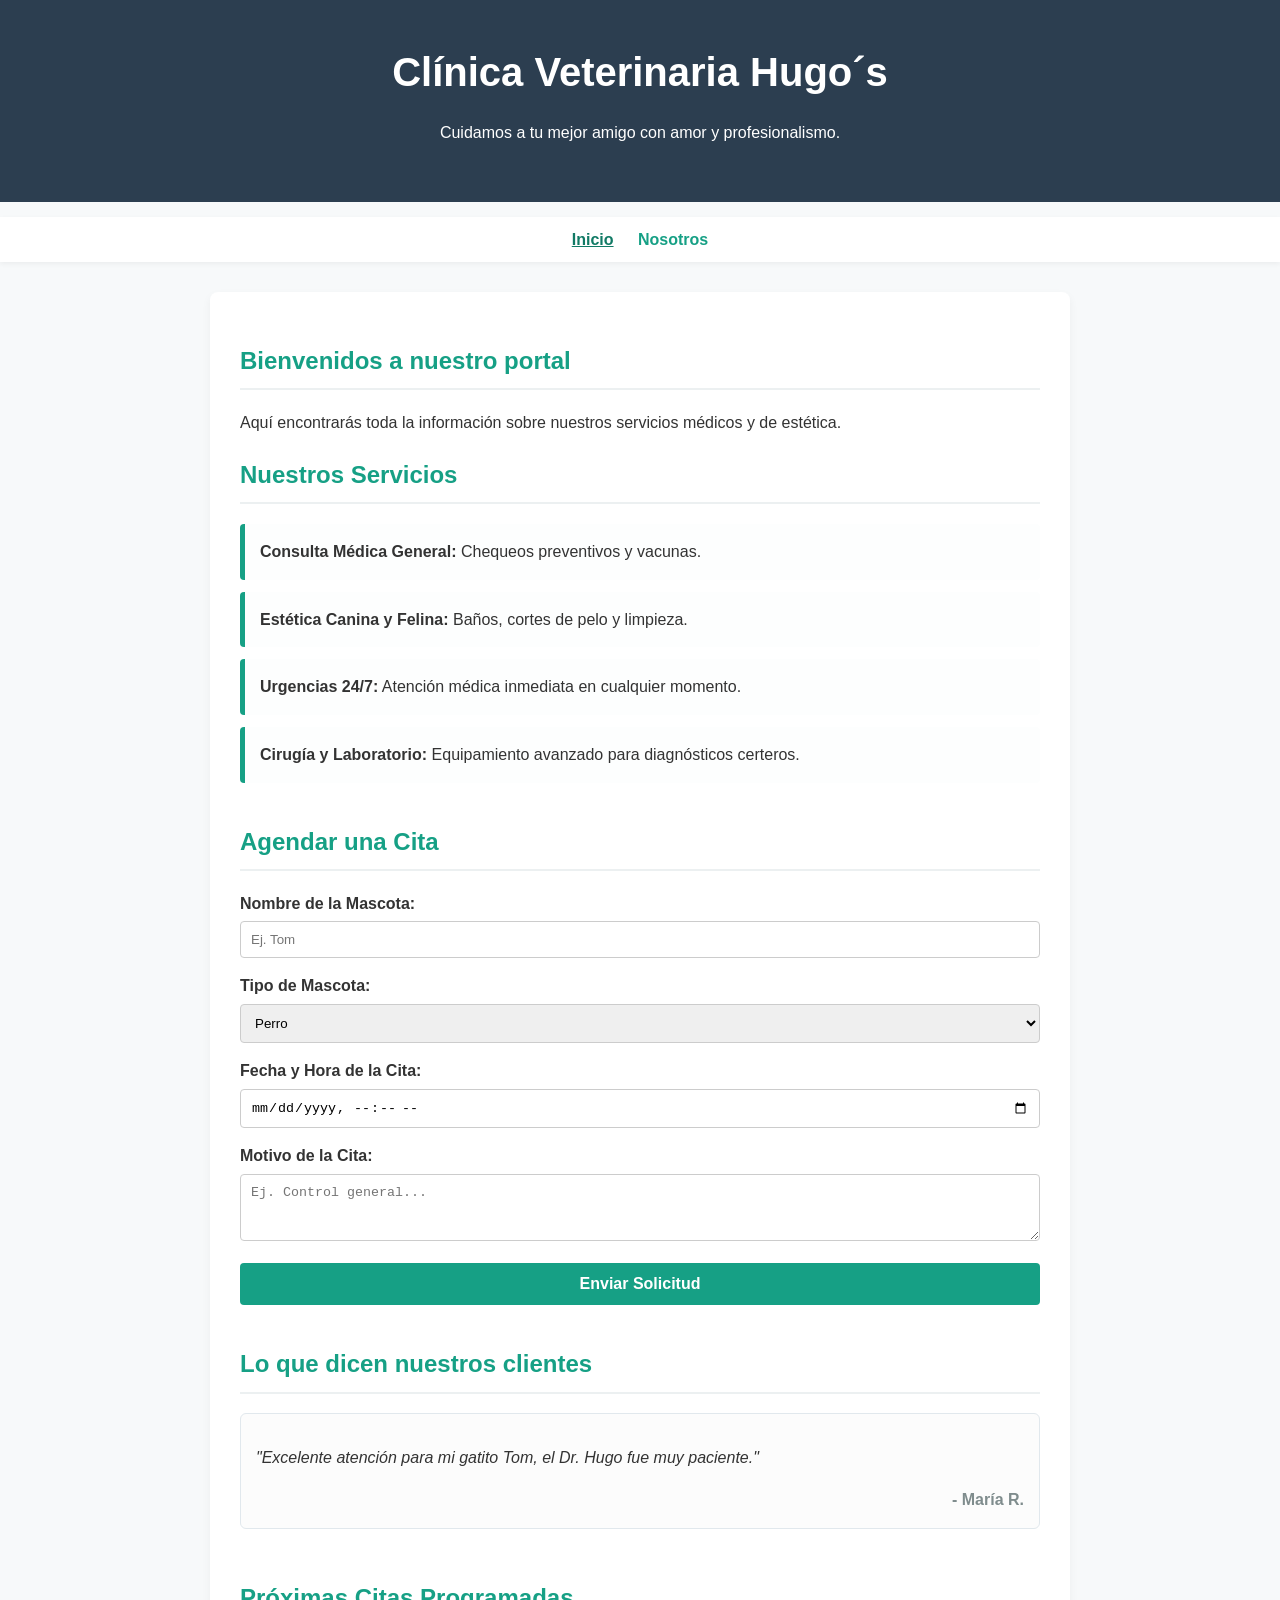
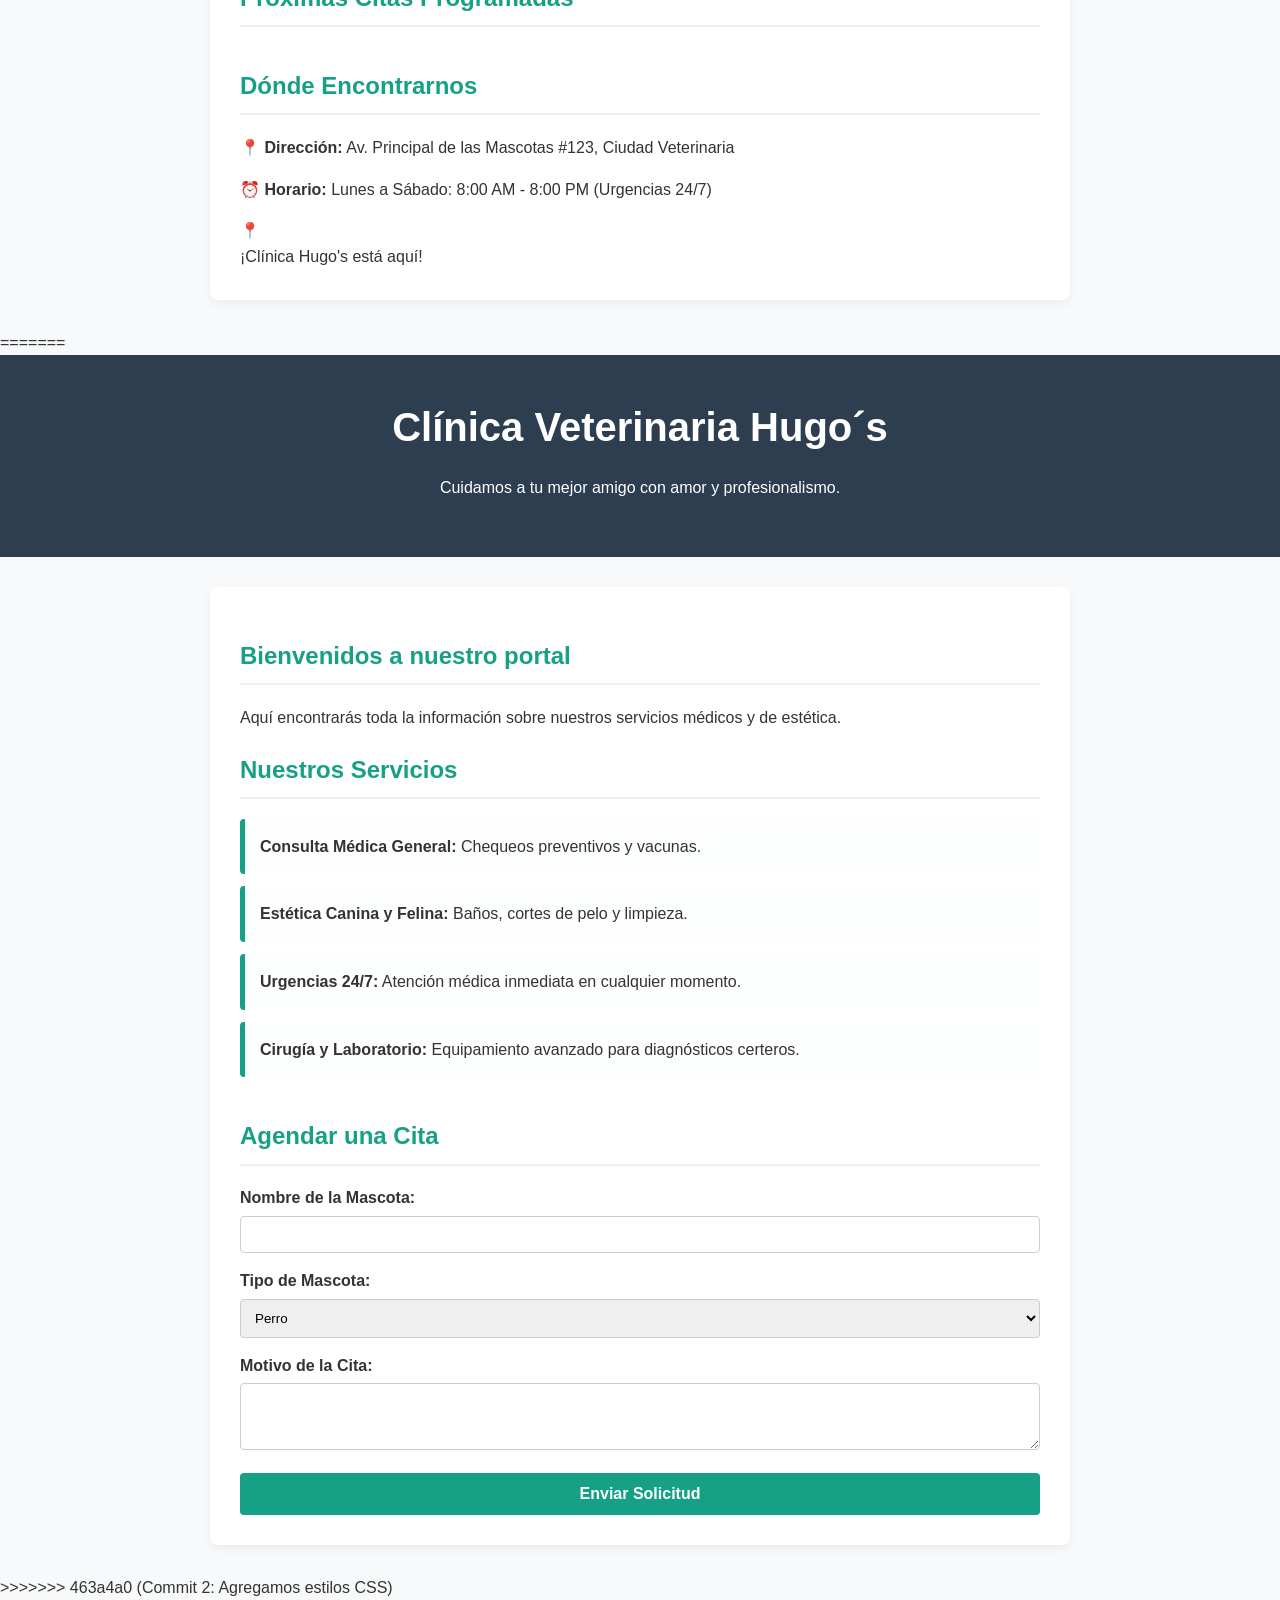
==== index.html @ 095dc4e7 "Primer commit" ====
<!DOCTYPE html>
<html lang="es">
<head>
    <meta charset="UTF-8">
    <meta name="viewport" content="width=device-width, initial-scale=1.0">
    <title>VetGroom - Clínica Veterinaria</title>
    <!-- Vinculación del archivo CSS externo -->
    <link rel="stylesheet" href="styles.css">
</head>
<body>
    <header>
        <h1>Clínica Veterinaria Hugo´s</h1>
        <p>Cuidamos a tu mejor amigo con amor y profesionalismo.</p>
    </header>
    
    <!-- Barra de navegación limpia sin estilos inline -->
    <nav class="barra-navegacion">
        <a href="index.html" class="enlace-nav activo">Inicio</a>
        <a href="nosotros.html" class="enlace-nav">Nosotros</a>
    </nav>

    <main>
        <h2>Bienvenidos a nuestro portal</h2>
        <p>Aquí encontrarás toda la información sobre nuestros servicios médicos y de estética.</p>
            
        <section>
            <h2>Nuestros Servicios</h2>
            <ul>
                <li><strong>Consulta Médica General:</strong> Chequeos preventivos y vacunas.</li>
                <li><strong>Estética Canina y Felina:</strong> Baños, cortes de pelo y limpieza.</li>
                <li><strong>Urgencias 24/7:</strong> Atención médica inmediata en cualquier momento.</li>
                <li><strong>Cirugía y Laboratorio:</strong> Equipamiento avanzado para diagnósticos certeros.</li>
            </ul>
        </section>

        <section class="seccion-cita">
            <h2>Agendar una Cita</h2>
            <form id="formCita" class="formulario-cita">
                <div class="grupo-formulario">
                    <label for="mascota">Nombre de la Mascota:</label>
                    <input type="text" id="mascota" required placeholder="Ej. Tom">
                </div>
                <div class="grupo-formulario">
                    <label for="tipo">Tipo de Mascota:</label>
                    <select id="tipo">
                        <option value="perro">Perro</option>
                        <option value="gato">Gato</option>
                        <option value="otro">Otro</option>
                    </select>
                </div>
                <!-- Nuevo campo integrado en tu formulario -->
                <div class="grupo-formulario">
                    <label for="fechaHora">Fecha y Hora de la Cita:</label>
                    <input type="datetime-local" id="fechaHora" required>
                </div>
                <div class="grupo-formulario">
                    <label for="motivo">Motivo de la Cita:</label>
                    <textarea id="motivo" rows="3" placeholder="Ej. Control general..."></textarea>
                </div>
                <button type="submit" class="btn-enviar">Enviar Solicitud</button>
            </form>
        </section>

        <!-- Sección de testimonios limpia sin estilos inline -->
        <section class="seccion-testimonios">
            <h2>Lo que dicen nuestros clientes</h2>
            <div class="tarjeta-testimonio">
                <p><em>"Excelente atención para mi gatito Tom, el Dr. Hugo fue muy paciente."</em></p>
                <span class="autor-testimonio">- María R.</span>
            </div>
        </section>

        <!-- Sección del historial dinámico -->
        <section class="seccion-historial">
            <h2>Próximas Citas Programadas</h2>
            <div id="listaCitas" class="contenedor-citas">
                <!-- Se rellena automáticamente con JS -->
            </div>
        </section>
        <section class="seccion-ubicacion">
            <h2>Dónde Encontrarnos</h2>
            <p>📍 <strong>Dirección:</strong> Av. Principal de las Mascotas #123, Ciudad Veterinaria</p>
            <p>⏰ <strong>Horario:</strong> Lunes a Sábado: 8:00 AM - 8:00 PM (Urgencias 24/7)</p>
            
            <!-- Contenedor visual del mapa -->
            <div class="mapa-ficticio">
                <div class="marcador-mapa">📍</div>
                <div class="info-ventana-mapa">¡Clínica Hugo's está aquí!</div>
            </div>
        </section>

    </main>

    <!-- Vinculación del archivo JavaScript externo -->
    <script src="script.js"></script>
</body>
</html>
=======
<!DOCTYPE html>
<html lang="es">
<head>
    <meta charset="UTF-8">
    <meta name="viewport" content="width=device-width, initial-scale=1.0">
    <title>VetGroom - Clínica Veterinaria</title>
    <!-- Vinculación del archivo CSS externo -->
    <link rel="stylesheet" href="styles.css">
</head>
<body>
    <header>
        <h1>Clínica Veterinaria Hugo´s</h1>
        <p>Cuidamos a tu mejor amigo con amor y profesionalismo.</p>
    </header>
    <main>
        <h2>Bienvenidos a nuestro portal</h2>
        <p>Aquí encontrarás toda la información sobre nuestros servicios médicos y de estética.</p>
            
        <section>
            <h2>Nuestros Servicios</h2>
            <ul>
                <li><strong>Consulta Médica General:</strong> Chequeos preventivos y vacunas.</li>
                <li><strong>Estética Canina y Felina:</strong> Baños, cortes de pelo y limpieza.</li>
                <li><strong>Urgencias 24/7:</strong> Atención médica inmediata en cualquier momento.</li>
                <li><strong>Cirugía y Laboratorio:</strong> Equipamiento avanzado para diagnósticos certeros.</li>
            </ul>
        </section>

        <section class="seccion-cita">
            <h2>Agendar una Cita</h2>
            <form id="formCita" class="formulario-cita">
                <div class="grupo-formulario">
                    <label for="mascota">Nombre de la Mascota:</label>
                    <input type="text" id="mascota" required>
                </div>
                <div class="grupo-formulario">
                    <label for="tipo">Tipo de Mascota:</label>
                    <select id="tipo">
                        <option value="perro">Perro</option>
                        <option value="gato">Gato</option>
                        <option value="otro">Otro</option>
                    </select>
                </div>
                <div class="grupo-formulario">
                    <label for="motivo">Motivo de la Cita:</label>
                    <textarea id="motivo" rows="3"></textarea>
                </div>
                <button type="submit" class="btn-enviar">Enviar Solicitud</button>
            </form>
        </section>
    </main>

    <!-- Vinculación del archivo JavaScript externo -->
    <script src="script.js"></script>
</body>
</html>
>>>>>>> 463a4a0 (Commit 2: Agregamos estilos CSS)
---- styles.css ----
/* Estilos Generales y Estructura */
body {
    font-family: 'Arial', sans-serif;
    line-height: 1.6;
    background-color: #f7f9fa;
    color: #333;
    margin: 0;
    padding: 0;
}

header {
    background-color: #2c3e50;
    color: white;
    text-align: center;
    padding: 40px 20px;
}

header h1 {
    margin: 0;
    font-size: 2.5rem;
}

/* Barra de Navegación */
.barra-navegacion {
    text-align: center;
    margin-top: 15px;
    background-color: #fff;
    padding: 10px;
    box-shadow: 0 2px 5px rgba(0,0,0,0.05);
}

.enlace-nav {
    margin: 0 10px;
    color: #16a085;
    font-weight: bold;
    text-decoration: none;
    transition: color 0.2s ease;
}

.enlace-nav:hover, .enlace-nav.activo {
    color: #117a65;
    text-decoration: underline;
}

main {
    max-width: 800px;
    margin: 30px auto;
    background: white;
    padding: 30px;
    border-radius: 8px;
    box-shadow: 0 4px 10px rgba(0,0,0,0.05);
}

h2 {
    color: #16a085;
    border-bottom: 2px solid #ecf0f1;
    padding-bottom: 8px;
}

ul {
    list-style: none;
    padding: 0;
}

li {
    background: #fdfefe;
    margin-bottom: 12px;
    padding: 15px;
    border-left: 5px solid #16a085;
    border-radius: 4px;
}

/* Estilos de la Sección del Formulario */
.seccion-cita {
    margin-top: 40px;
}

.formulario-cita {
    display: flex;
    flex-direction: column;
    gap: 15px;
}

.grupo-formulario label {
    display: block;
    font-weight: bold;
    margin-bottom: 5px;
}

.grupo-formulario input[type="text"],
.grupo-formulario input[type="datetime-local"],
.grupo-formulario select,
.grupo-formulario textarea {
    width: 100%;
    padding: 10px;
    border: 1px solid #ccc;
    border-radius: 4px;
    box-sizing: border-box;
}

.btn-enviar {
    background: #16a085;
    color: white;
    border: none;
    padding: 12px;
    font-weight: bold;
    border-radius: 4px;
    cursor: pointer;
    font-size: 1rem;
    transition: background 0.2s ease;
}

.btn-enviar:hover {
    background: #117a65;
}

/* Sección de Testimonios */
.seccion-testimonios {
    margin-top: 40px;
}

.tarjeta-testimonio {
    background-color: #fcfcfc;
    padding: 15px;
    border-radius: 6px;
    border-left: 3px italic #16a085;
    border: 1px solid #e1e8ed;
}

.autor-testimonio {
    display: block;
    text-align: right;
    font-weight: bold;
    color: #7f8c8d;
}

/* Historial de Citas */
.seccion-historial {
    margin-top: 50px;
}

.contenedor-citas {
    display: flex;
    flex-direction: column;
    gap: 15px;
    margin-top: 20px;
}

.sin-citas {
    color: #7f8c8d;
    font-style: italic;
    text-align: center;
}

.tarjeta-cita {
    background: #f8f9fa;
    border: 1px solid #e2e8f0;
    border-left: 5px solid #2980b9;
    border-radius: 6px;
    padding: 15px;
    display: flex;
    justify-content: space-between;
    align-items: center;
}

.info-cita h3 {
    margin: 0 0 5px 0;
    color: #2c3e50;
}

.info-cita p {
    margin: 3px 0;
    font-size: 0.95rem;
}

.btn-eliminar {
    background-color: #e74c3c;
    color: white;
    border: none;
    padding: 8px 12px;
    border-radius: 4px;
    cursor: pointer;
    font-weight: bold;
    transition: background 0.2s;
}

.btn-eliminar:hover {
    background-color: #c0392b;
}
/* ==========================================
   Nuevos Estilos para la sección Nosotros 
   ========================================== */

.seccion-historia p {
    margin-bottom: 15px;
    text-align: justify;
}

.contenedor-equipo {
    display: flex;
    gap: 20px;
    margin-top: 25px;
    flex-wrap: wrap; /* Permite que se acomoden uno abajo del otro en pantallas pequeñas */
}

.tarjeta-veterinario {
    flex: 1;
    min-width: 250px; /* Evita que las tarjetas se deformen al achicarse */
    background: #fdfefe;
    border: 1px solid #e1e8ed;
    border-radius: 8px;
    padding: 20px;
    text-align: center;
    box-shadow: 0 2px 5px rgba(0,0,0,0.02);
    transition: transform 0.3s ease;
}

.tarjeta-veterinario:hover {
    transform: translateY(-5px); /* Efecto de elevación interactivo */
    border-color: #16a085;
}

.avatar-veterinario {
    font-size: 3rem;
    margin-bottom: 10px;
}

.tarjeta-veterinario h3 {
    margin: 10px 0 5px 0;
    color: #2c3e50;
    font-size: 1.2rem;
}

.especialidad {
    color: #16a085;
    font-weight: bold;
    font-size: 0.9rem;
    margin-top: 0;
    margin-bottom: 15px;
    text-transform: uppercase;
    letter-spacing: 0.5px;
}

.descripcion-bio {
    font-size: 0.9rem;
    color: #7f8c8d;
    line-height: 1.4;
    margin: 0;
}
=======
/* Estilos Generales y Estructura */
body {
    font-family: 'Arial', sans-serif;
    line-height: 1.6;
    background-color: #f7f9fa;
    color: #333;
    margin: 0;
    padding: 0;
}

header {
    background-color: #2c3e50;
    color: white;
    text-align: center;
    padding: 40px 20px;
}

header h1 {
    margin: 0;
    font-size: 2.5rem;
}

main {
    max-width: 800px;
    margin: 30px auto;
    background: white;
    padding: 30px;
    border-radius: 8px;
    box-shadow: 0 4px 10px rgba(0,0,0,0.05);
}

h2 {
    color: #16a085;
    border-bottom: 2px solid #ecf0f1;
    padding-bottom: 8px;
}

ul {
    list-style: none;
    padding: 0;
}

li {
    background: #fdfefe;
    margin-bottom: 12px;
    padding: 15px;
    border-left: 5px solid #16a085;
    border-radius: 4px;
}

/* Estilos de la Sección del Formulario */
.seccion-cita {
    margin-top: 40px;
}

.formulario-cita {
    display: flex;
    flex-direction: column;
    gap: 15px;
}

.grupo-formulario label {
    display: block;
    font-weight: bold;
    margin-bottom: 5px;
}

.grupo-formulario input[type="text"],
.grupo-formulario select,
.grupo-formulario textarea {
    width: 100%;
    padding: 10px;
    border: 1px solid #ccc;
    border-radius: 4px;
    box-sizing: border-box; /* Evita que el padding deforme el ancho total */
}

.btn-enviar {
    background: #16a085;
    color: white;
    border: none;
    padding: 12px;
    font-weight: bold;
    border-radius: 4px;
    cursor: pointer;
    font-size: 1rem;
    transition: background 0.2s ease;
}

.btn-enviar:hover {
    background: #117a65; /* Efecto sutil al pasar el mouse */
}
>>>>>>> 463a4a0 (Commit 2: Agregamos estilos CSS)
---- styles.css ----
/* Estilos Generales y Estructura */
body {
    font-family: 'Arial', sans-serif;
    line-height: 1.6;
    background-color: #f7f9fa;
    color: #333;
    margin: 0;
    padding: 0;
}

header {
    background-color: #2c3e50;
    color: white;
    text-align: center;
    padding: 40px 20px;
}

header h1 {
    margin: 0;
    font-size: 2.5rem;
}

/* Barra de Navegación */
.barra-navegacion {
    text-align: center;
    margin-top: 15px;
    background-color: #fff;
    padding: 10px;
    box-shadow: 0 2px 5px rgba(0,0,0,0.05);
}

.enlace-nav {
    margin: 0 10px;
    color: #16a085;
    font-weight: bold;
    text-decoration: none;
    transition: color 0.2s ease;
}

.enlace-nav:hover, .enlace-nav.activo {
    color: #117a65;
    text-decoration: underline;
}

main {
    max-width: 800px;
    margin: 30px auto;
    background: white;
    padding: 30px;
    border-radius: 8px;
    box-shadow: 0 4px 10px rgba(0,0,0,0.05);
}

h2 {
    color: #16a085;
    border-bottom: 2px solid #ecf0f1;
    padding-bottom: 8px;
}

ul {
    list-style: none;
    padding: 0;
}

li {
    background: #fdfefe;
    margin-bottom: 12px;
    padding: 15px;
    border-left: 5px solid #16a085;
    border-radius: 4px;
}

/* Estilos de la Sección del Formulario */
.seccion-cita {
    margin-top: 40px;
}

.formulario-cita {
    display: flex;
    flex-direction: column;
    gap: 15px;
}

.grupo-formulario label {
    display: block;
    font-weight: bold;
    margin-bottom: 5px;
}

.grupo-formulario input[type="text"],
.grupo-formulario input[type="datetime-local"],
.grupo-formulario select,
.grupo-formulario textarea {
    width: 100%;
    padding: 10px;
    border: 1px solid #ccc;
    border-radius: 4px;
    box-sizing: border-box;
}

.btn-enviar {
    background: #16a085;
    color: white;
    border: none;
    padding: 12px;
    font-weight: bold;
    border-radius: 4px;
    cursor: pointer;
    font-size: 1rem;
    transition: background 0.2s ease;
}

.btn-enviar:hover {
    background: #117a65;
}

/* Sección de Testimonios */
.seccion-testimonios {
    margin-top: 40px;
}

.tarjeta-testimonio {
    background-color: #fcfcfc;
    padding: 15px;
    border-radius: 6px;
    border-left: 3px italic #16a085;
    border: 1px solid #e1e8ed;
}

.autor-testimonio {
    display: block;
    text-align: right;
    font-weight: bold;
    color: #7f8c8d;
}

/* Historial de Citas */
.seccion-historial {
    margin-top: 50px;
}

.contenedor-citas {
    display: flex;
    flex-direction: column;
    gap: 15px;
    margin-top: 20px;
}

.sin-citas {
    color: #7f8c8d;
    font-style: italic;
    text-align: center;
}

.tarjeta-cita {
    background: #f8f9fa;
    border: 1px solid #e2e8f0;
    border-left: 5px solid #2980b9;
    border-radius: 6px;
    padding: 15px;
    display: flex;
    justify-content: space-between;
    align-items: center;
}

.info-cita h3 {
    margin: 0 0 5px 0;
    color: #2c3e50;
}

.info-cita p {
    margin: 3px 0;
    font-size: 0.95rem;
}

.btn-eliminar {
    background-color: #e74c3c;
    color: white;
    border: none;
    padding: 8px 12px;
    border-radius: 4px;
    cursor: pointer;
    font-weight: bold;
    transition: background 0.2s;
}

.btn-eliminar:hover {
    background-color: #c0392b;
}
/* ==========================================
   Nuevos Estilos para la sección Nosotros 
   ========================================== */

.seccion-historia p {
    margin-bottom: 15px;
    text-align: justify;
}

.contenedor-equipo {
    display: flex;
    gap: 20px;
    margin-top: 25px;
    flex-wrap: wrap; /* Permite que se acomoden uno abajo del otro en pantallas pequeñas */
}

.tarjeta-veterinario {
    flex: 1;
    min-width: 250px; /* Evita que las tarjetas se deformen al achicarse */
    background: #fdfefe;
    border: 1px solid #e1e8ed;
    border-radius: 8px;
    padding: 20px;
    text-align: center;
    box-shadow: 0 2px 5px rgba(0,0,0,0.02);
    transition: transform 0.3s ease;
}

.tarjeta-veterinario:hover {
    transform: translateY(-5px); /* Efecto de elevación interactivo */
    border-color: #16a085;
}

.avatar-veterinario {
    font-size: 3rem;
    margin-bottom: 10px;
}

.tarjeta-veterinario h3 {
    margin: 10px 0 5px 0;
    color: #2c3e50;
    font-size: 1.2rem;
}

.especialidad {
    color: #16a085;
    font-weight: bold;
    font-size: 0.9rem;
    margin-top: 0;
    margin-bottom: 15px;
    text-transform: uppercase;
    letter-spacing: 0.5px;
}

.descripcion-bio {
    font-size: 0.9rem;
    color: #7f8c8d;
    line-height: 1.4;
    margin: 0;
}
=======
/* Estilos Generales y Estructura */
body {
    font-family: 'Arial', sans-serif;
    line-height: 1.6;
    background-color: #f7f9fa;
    color: #333;
    margin: 0;
    padding: 0;
}

header {
    background-color: #2c3e50;
    color: white;
    text-align: center;
    padding: 40px 20px;
}

header h1 {
    margin: 0;
    font-size: 2.5rem;
}

main {
    max-width: 800px;
    margin: 30px auto;
    background: white;
    padding: 30px;
    border-radius: 8px;
    box-shadow: 0 4px 10px rgba(0,0,0,0.05);
}

h2 {
    color: #16a085;
    border-bottom: 2px solid #ecf0f1;
    padding-bottom: 8px;
}

ul {
    list-style: none;
    padding: 0;
}

li {
    background: #fdfefe;
    margin-bottom: 12px;
    padding: 15px;
    border-left: 5px solid #16a085;
    border-radius: 4px;
}

/* Estilos de la Sección del Formulario */
.seccion-cita {
    margin-top: 40px;
}

.formulario-cita {
    display: flex;
    flex-direction: column;
    gap: 15px;
}

.grupo-formulario label {
    display: block;
    font-weight: bold;
    margin-bottom: 5px;
}

.grupo-formulario input[type="text"],
.grupo-formulario select,
.grupo-formulario textarea {
    width: 100%;
    padding: 10px;
    border: 1px solid #ccc;
    border-radius: 4px;
    box-sizing: border-box; /* Evita que el padding deforme el ancho total */
}

.btn-enviar {
    background: #16a085;
    color: white;
    border: none;
    padding: 12px;
    font-weight: bold;
    border-radius: 4px;
    cursor: pointer;
    font-size: 1rem;
    transition: background 0.2s ease;
}

.btn-enviar:hover {
    background: #117a65; /* Efecto sutil al pasar el mouse */
}
>>>>>>> 463a4a0 (Commit 2: Agregamos estilos CSS)
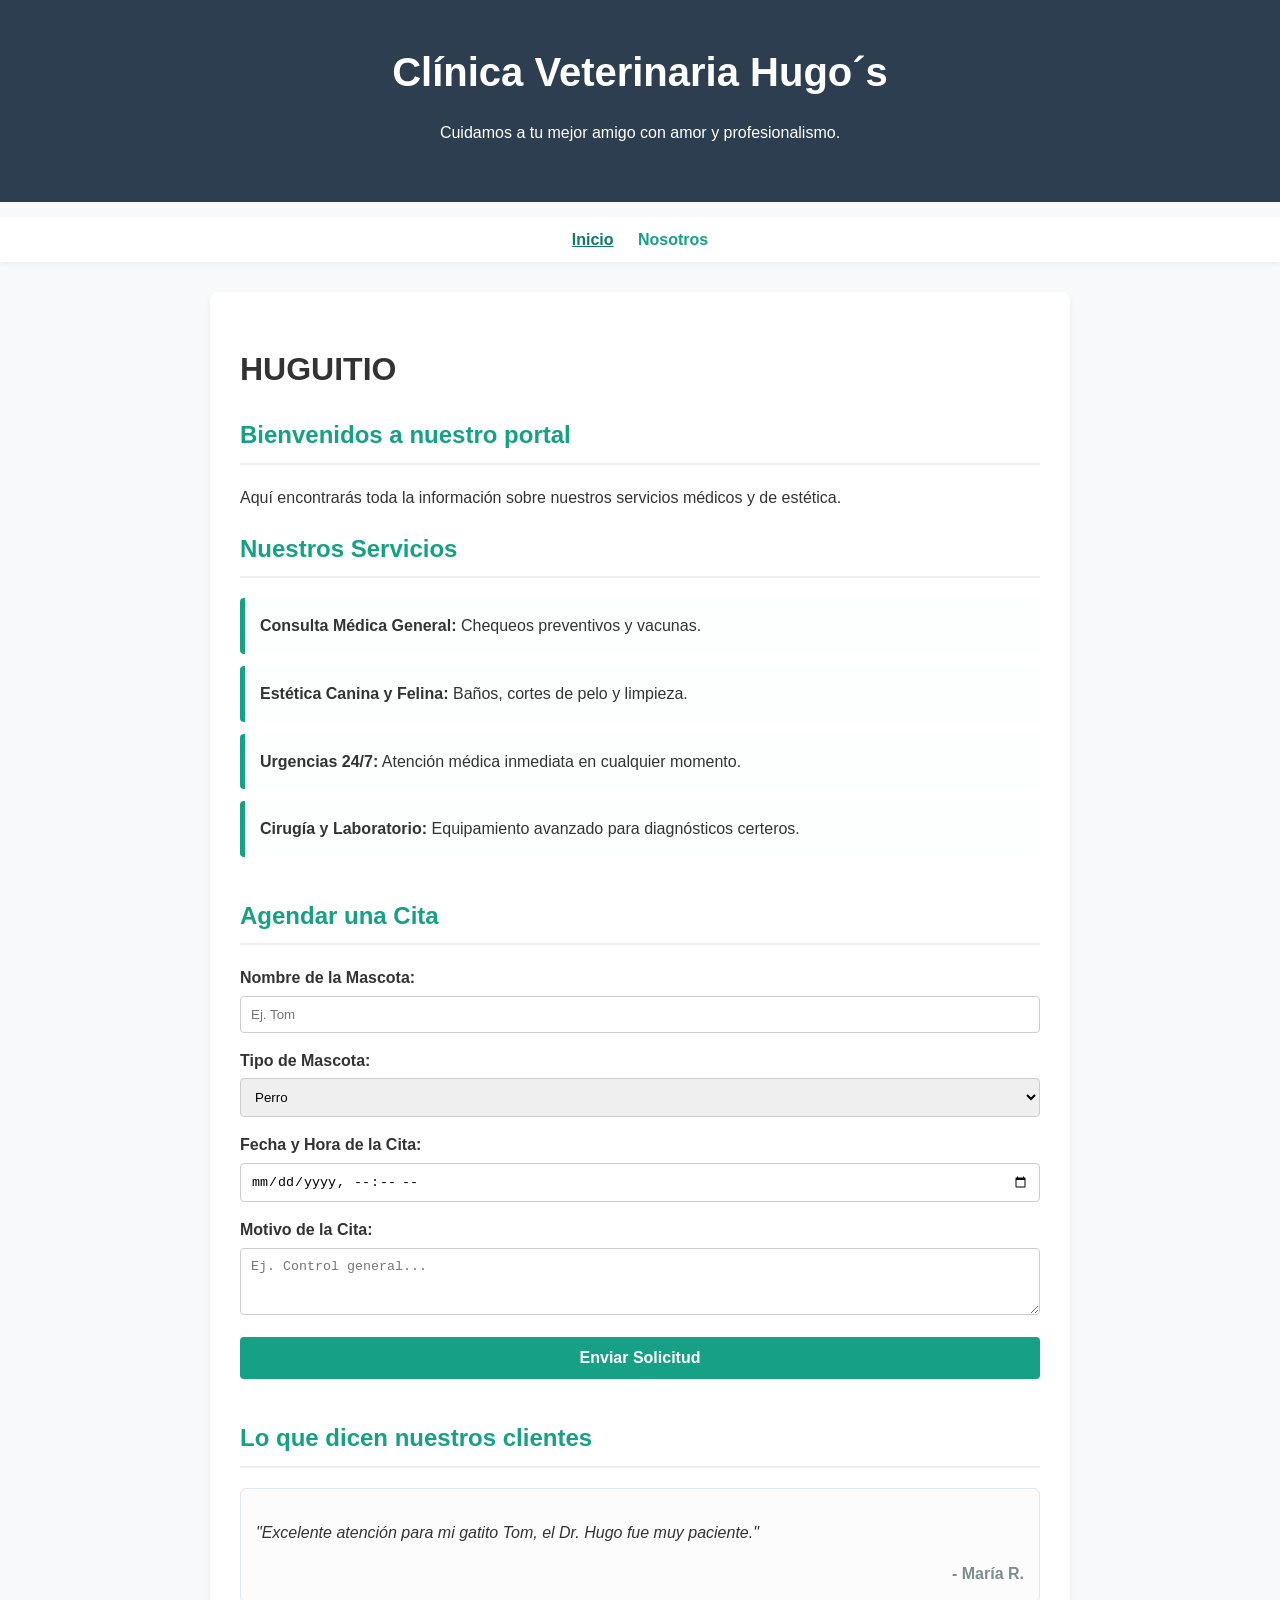
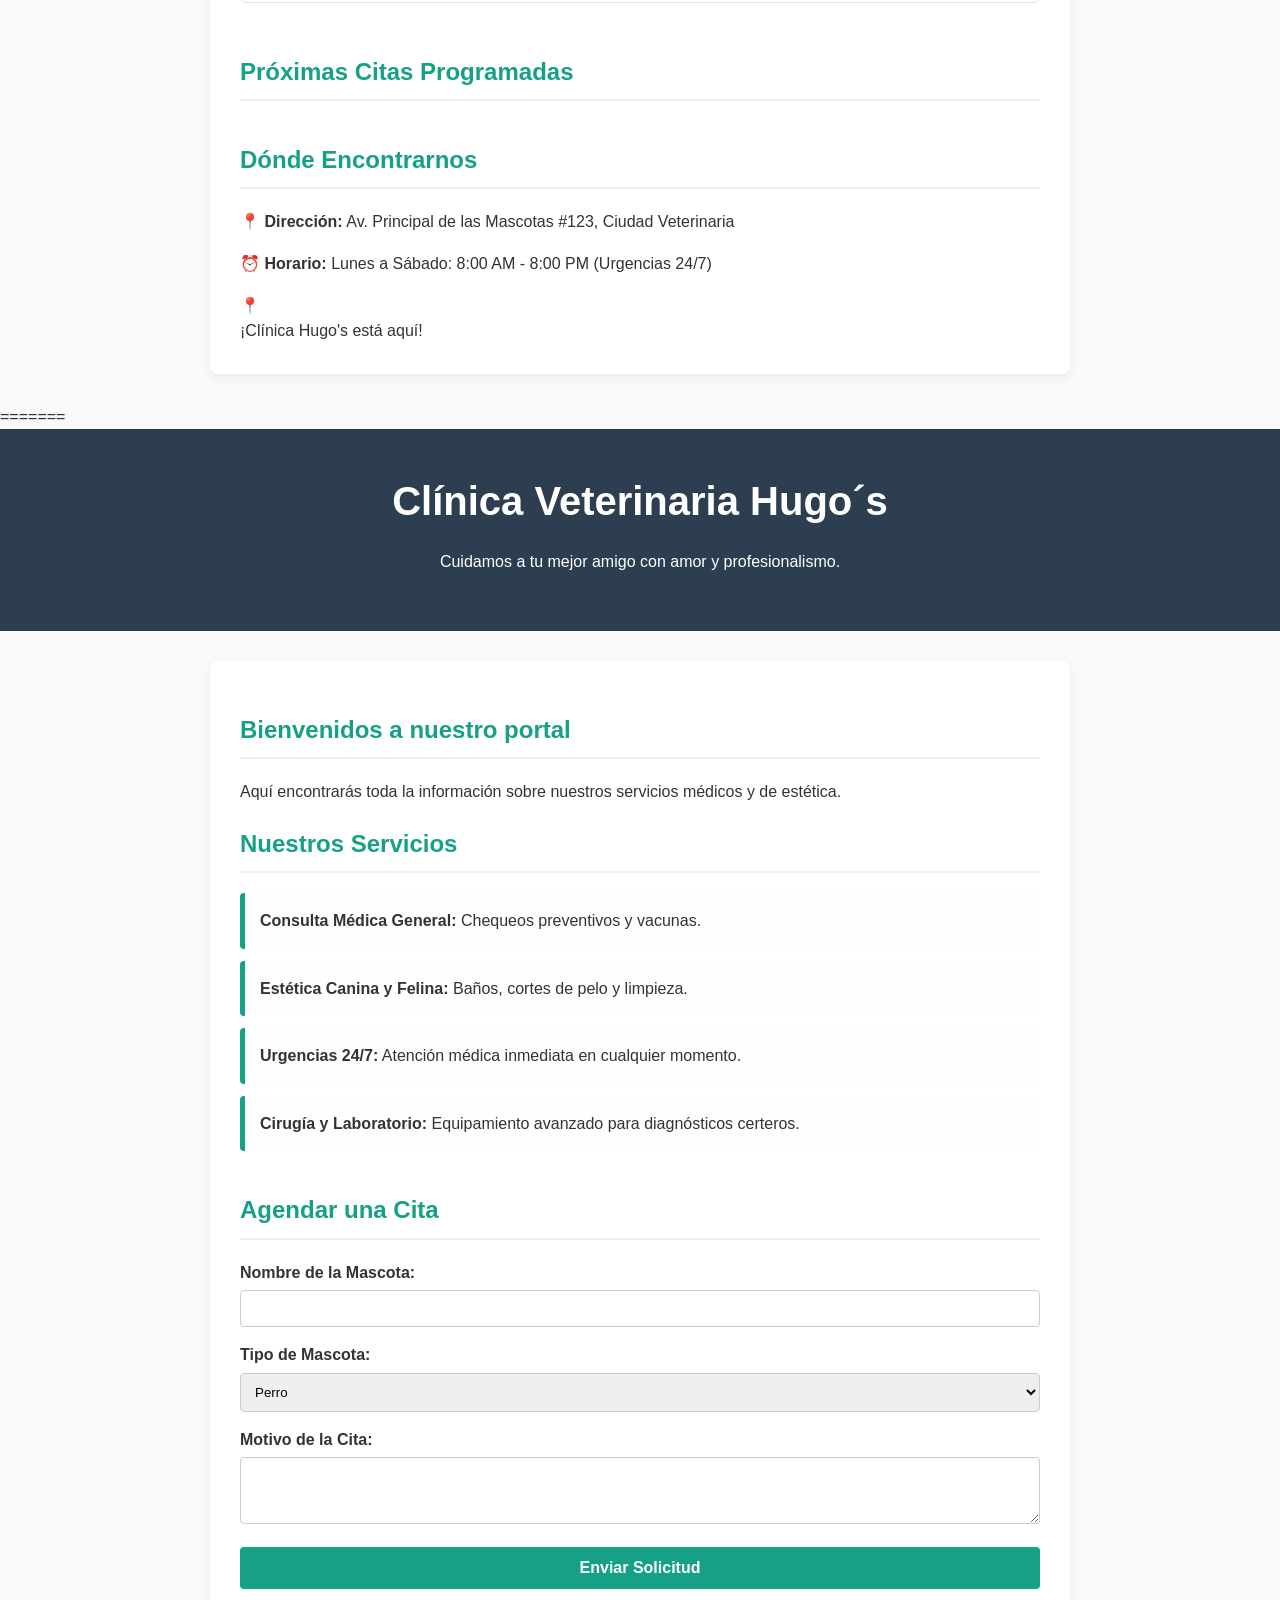
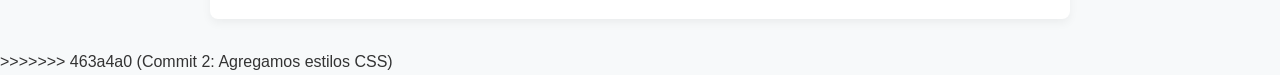
==== commit 2a8b93d3: "Segundo commit" ====
--- a/index.html
+++ b/index.html
@@ -21,6 +21,7 @@
     </nav>
 
     <main>
+        <h1>HUGUITIO</h1>
         <h2>Bienvenidos a nuestro portal</h2>
         <p>Aquí encontrarás toda la información sobre nuestros servicios médicos y de estética.</p>
             
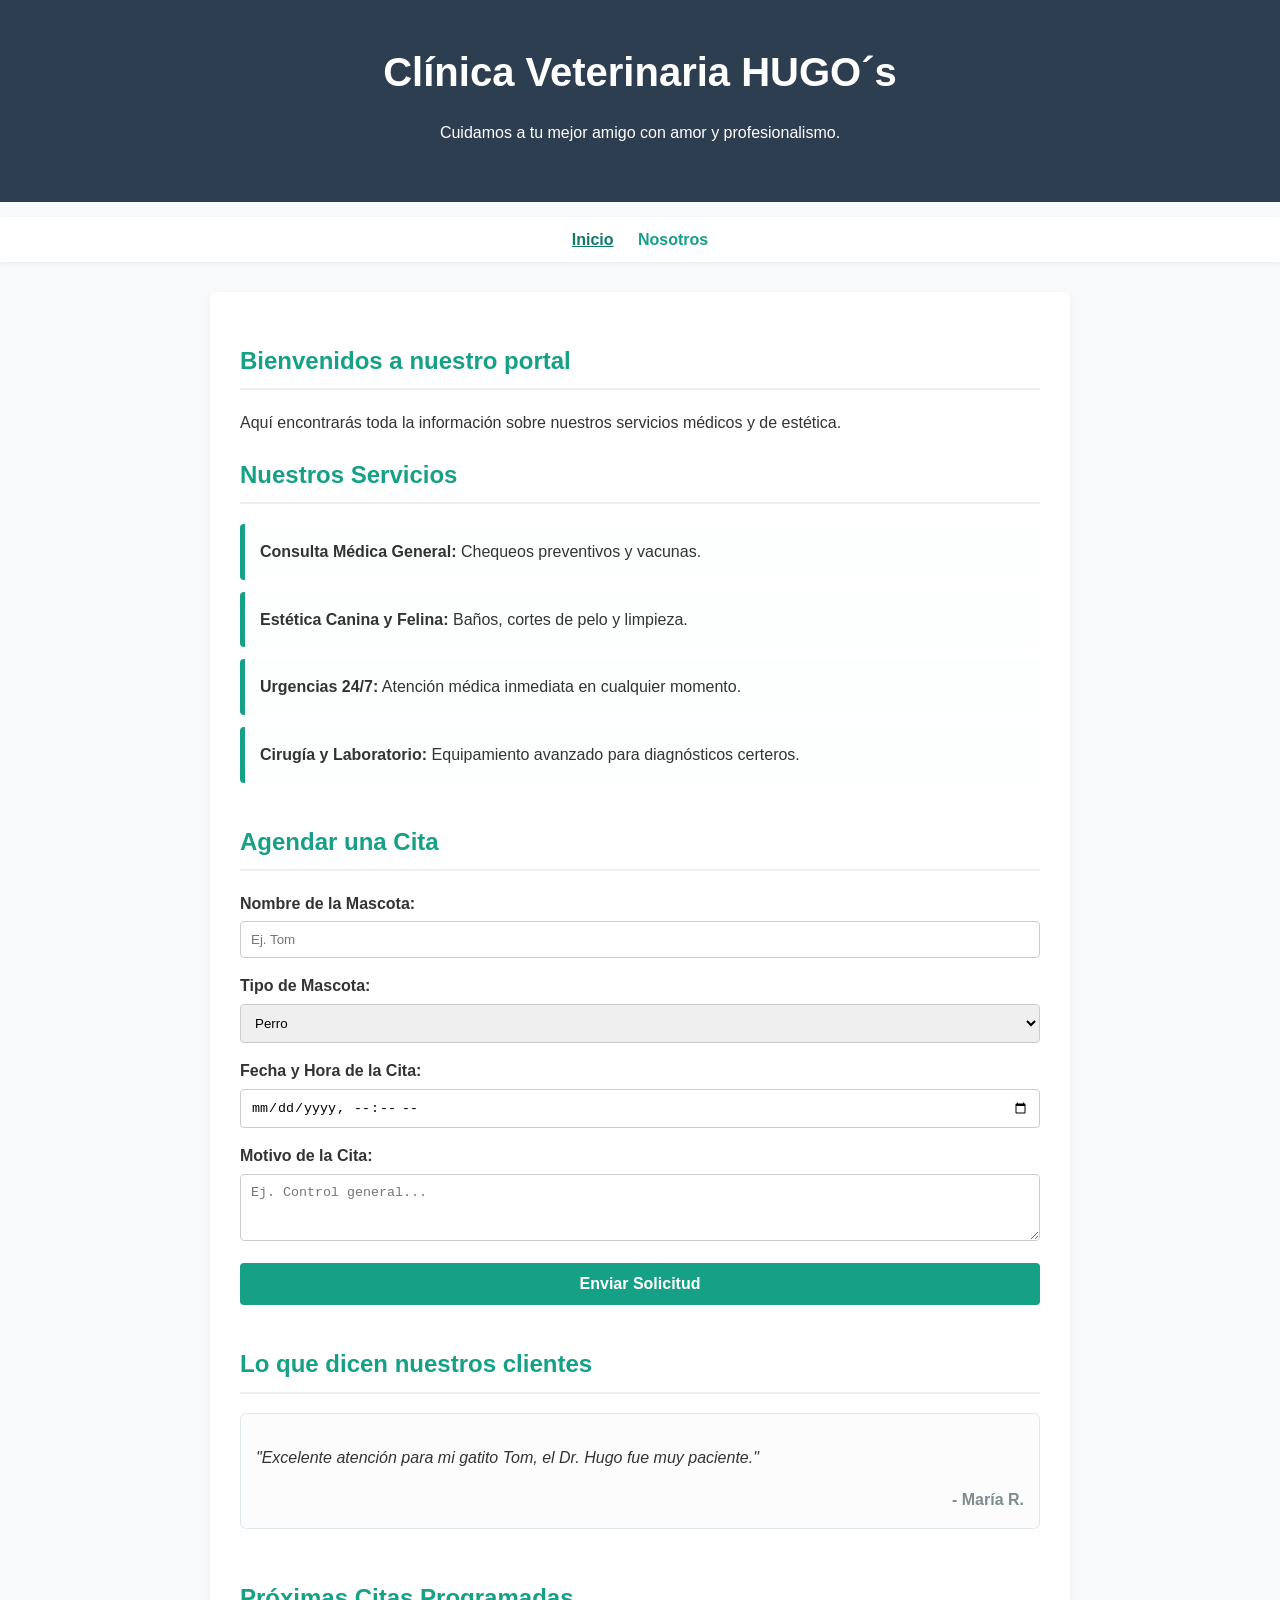
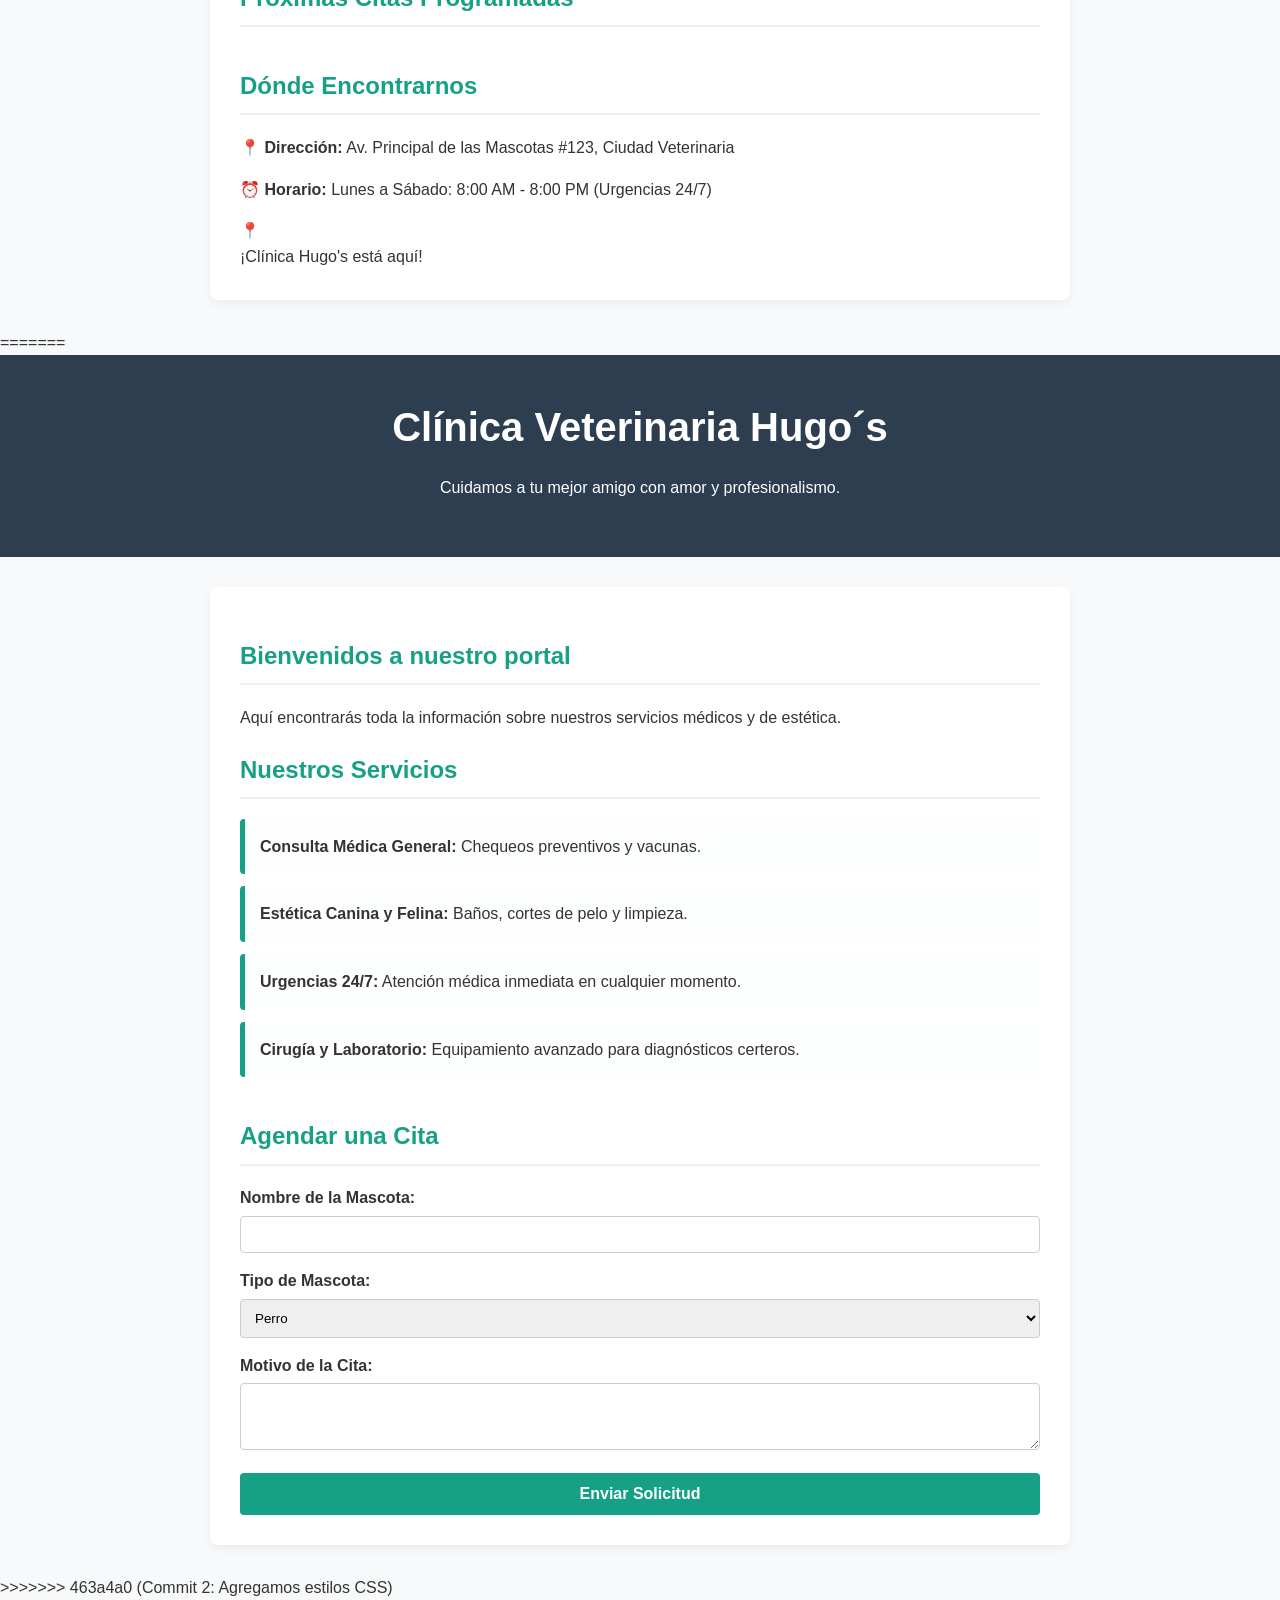
==== commit a35dce07: "tercer commit: ajuste del titulo" ====
--- a/index.html
+++ b/index.html
@@ -10,7 +10,7 @@
 </head>
 <body>
     <header>
-        <h1>Clínica Veterinaria Hugo´s</h1>
+        <h1>Clínica Veterinaria HUGO´s</h1>
         <p>Cuidamos a tu mejor amigo con amor y profesionalismo.</p>
     </header>
     
@@ -21,7 +21,7 @@
     </nav>
 
     <main>
-        <h1>HUGUITIO</h1>
+        
         <h2>Bienvenidos a nuestro portal</h2>
         <p>Aquí encontrarás toda la información sobre nuestros servicios médicos y de estética.</p>
             
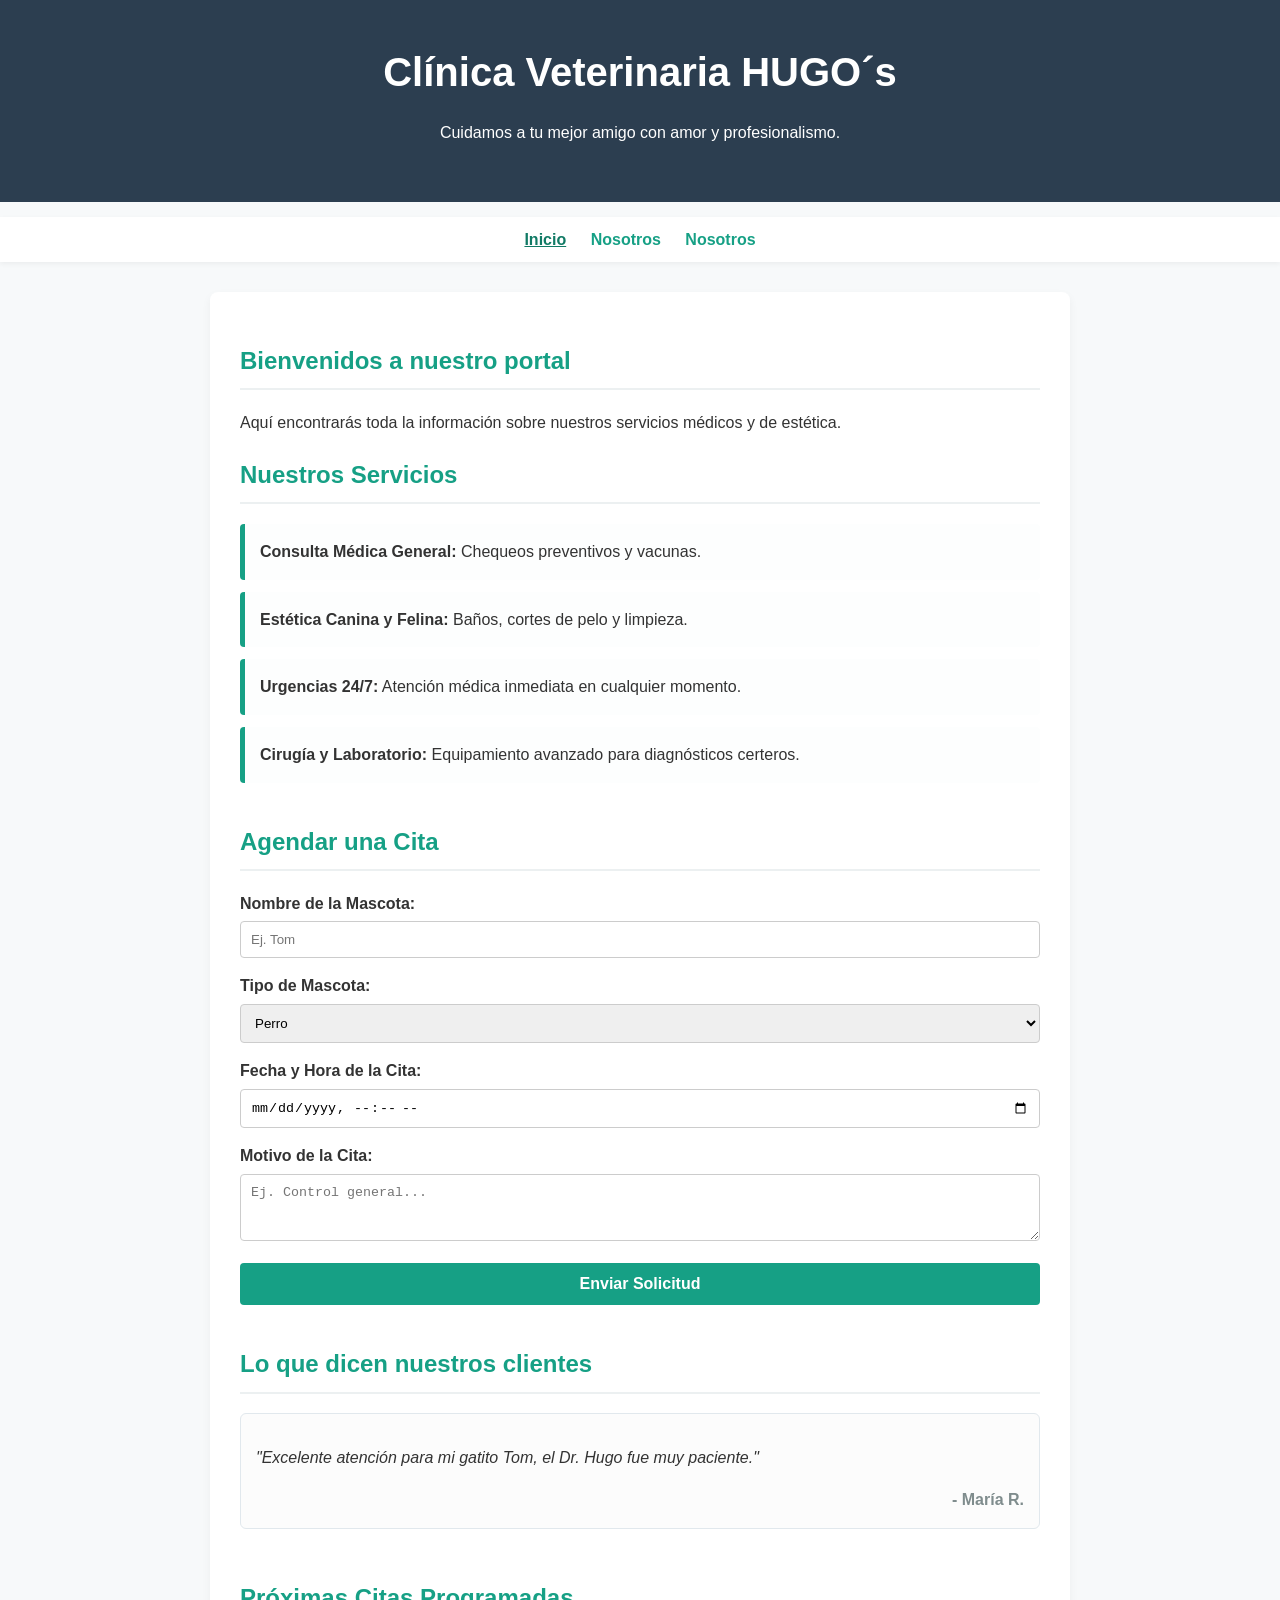
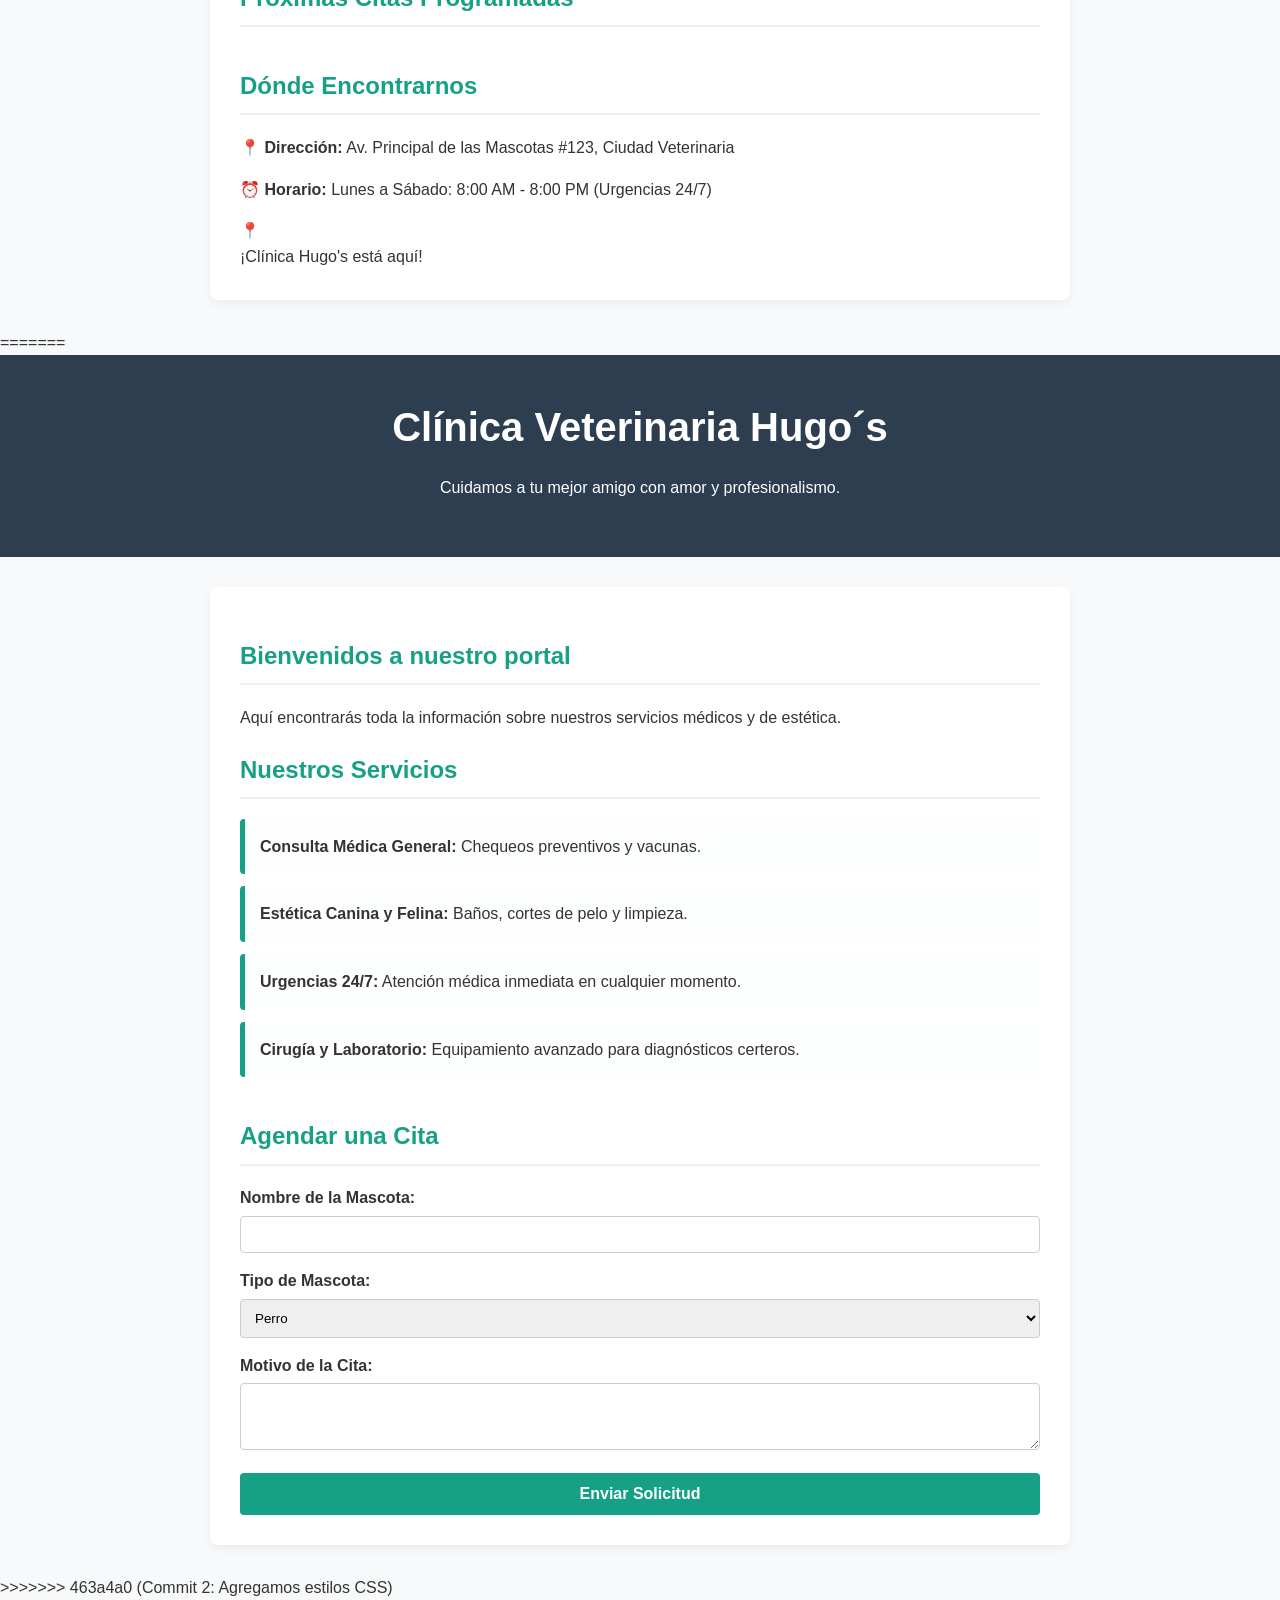
==== commit d3245ddf: "Quinto commit: insercion del archivo formulario.html" ====
--- a/index.html
+++ b/index.html
@@ -18,6 +18,7 @@
     <nav class="barra-navegacion">
         <a href="index.html" class="enlace-nav activo">Inicio</a>
         <a href="nosotros.html" class="enlace-nav">Nosotros</a>
+        <a href="formulario.html" class="enlace-nav">Nosotros</a>
     </nav>
 
     <main>
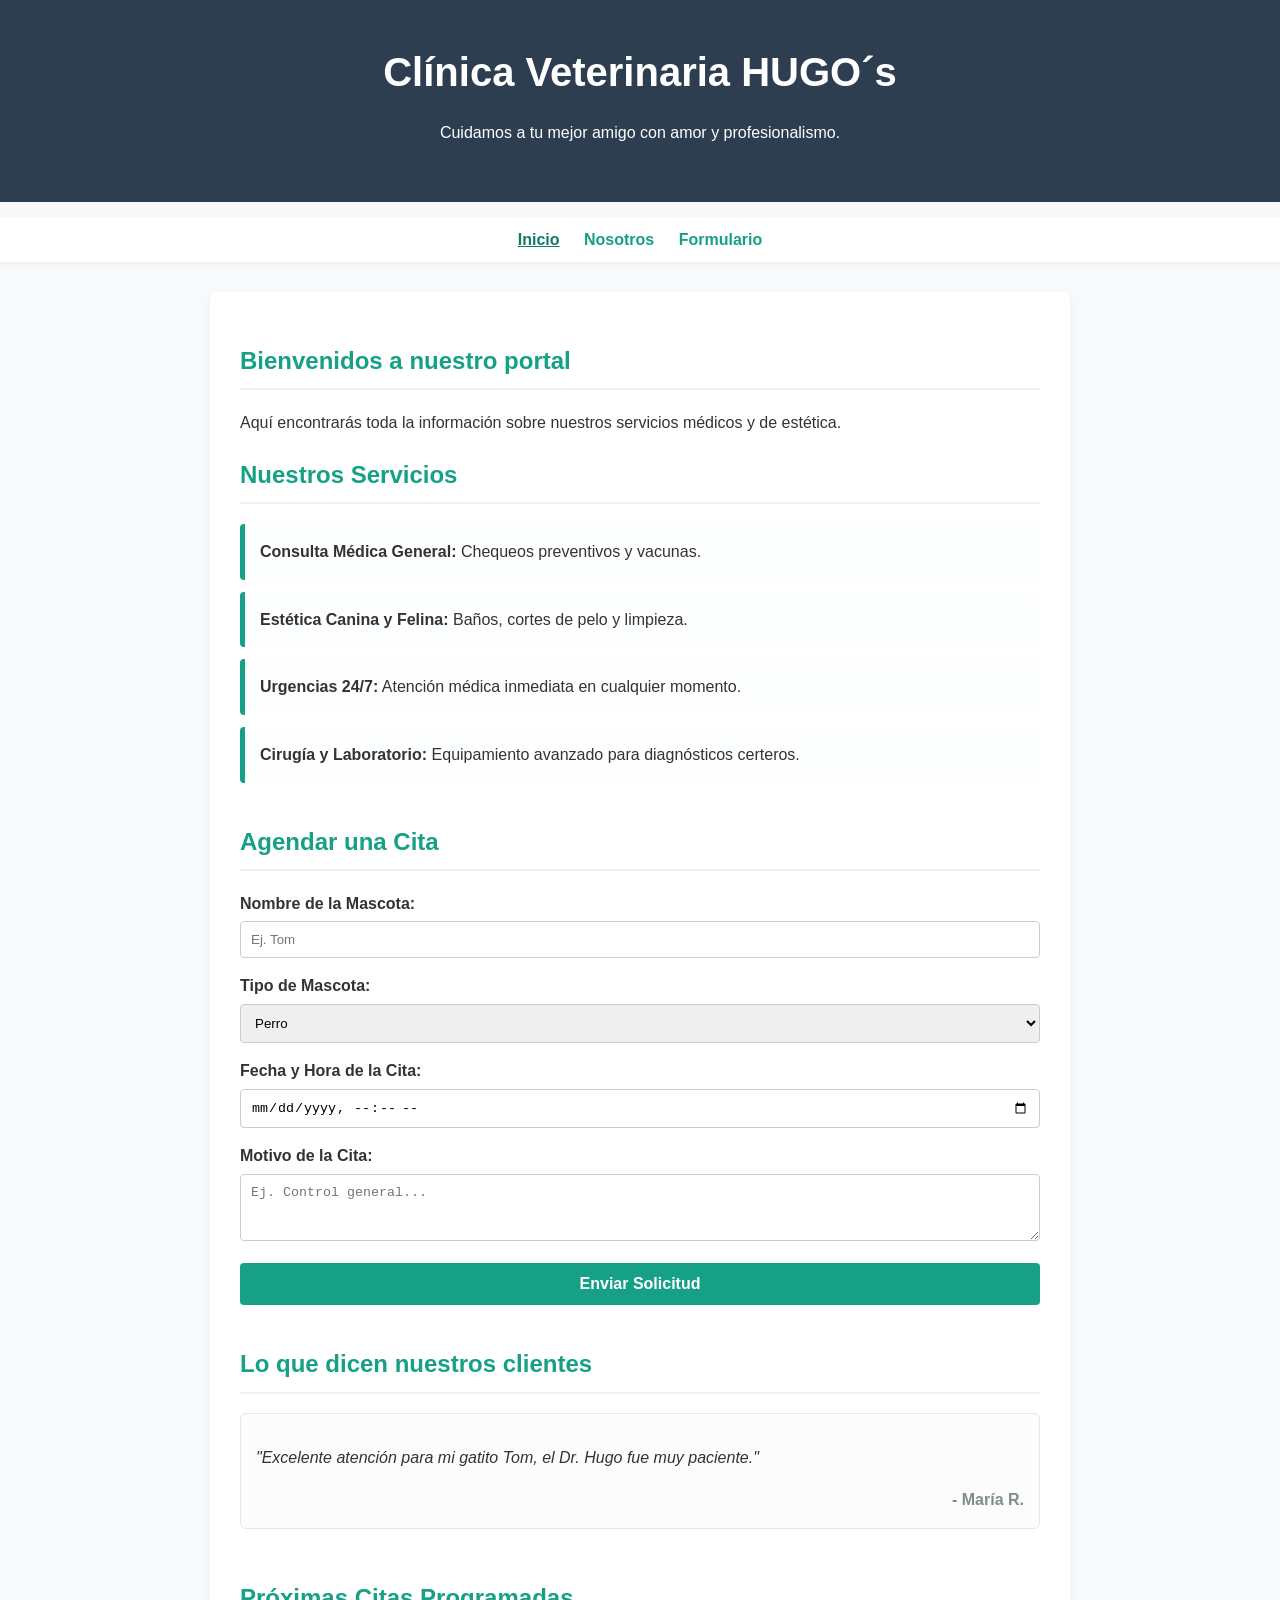
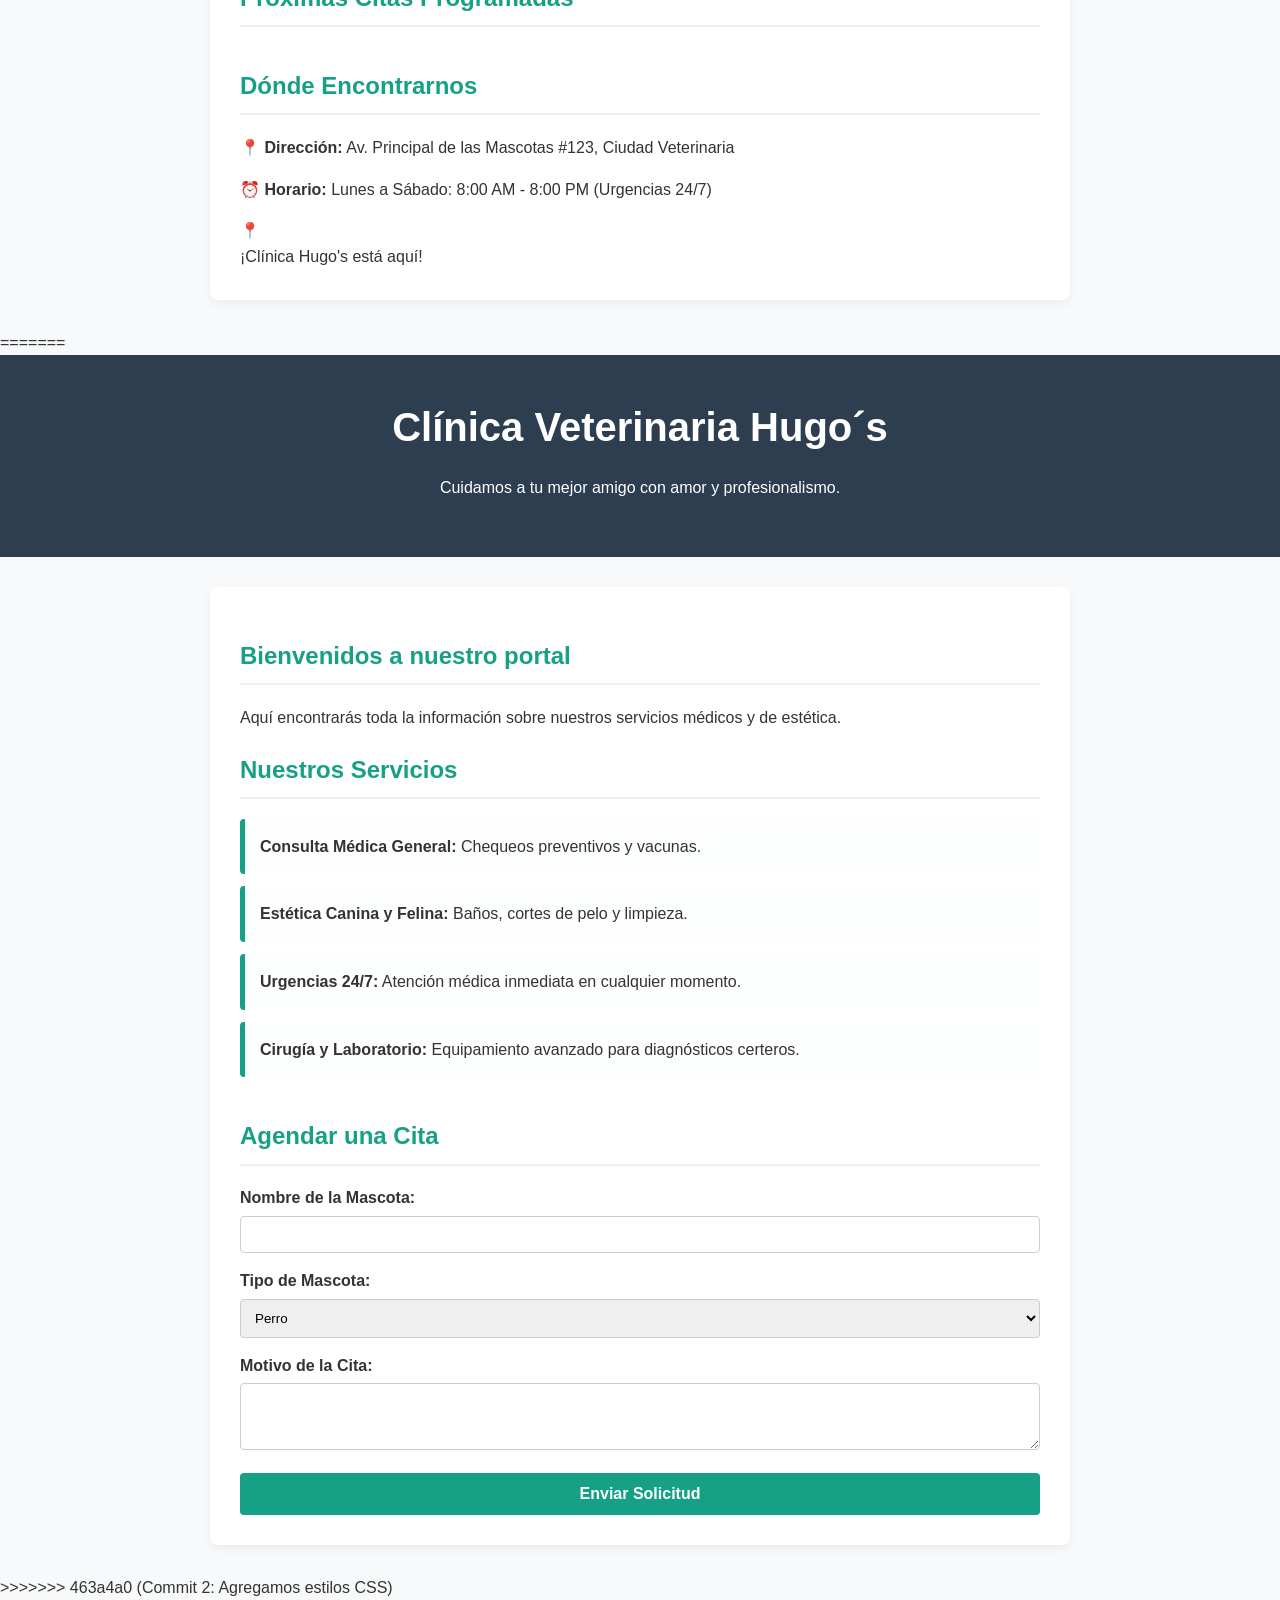
==== commit 564705d0: "Sexto commit: imodificacion de la barra navegador" ====
--- a/index.html
+++ b/index.html
@@ -18,7 +18,7 @@
     <nav class="barra-navegacion">
         <a href="index.html" class="enlace-nav activo">Inicio</a>
         <a href="nosotros.html" class="enlace-nav">Nosotros</a>
-        <a href="formulario.html" class="enlace-nav">Nosotros</a>
+        <a href="formulario.html" class="enlace-nav">Formulario</a>
     </nav>
 
     <main>
